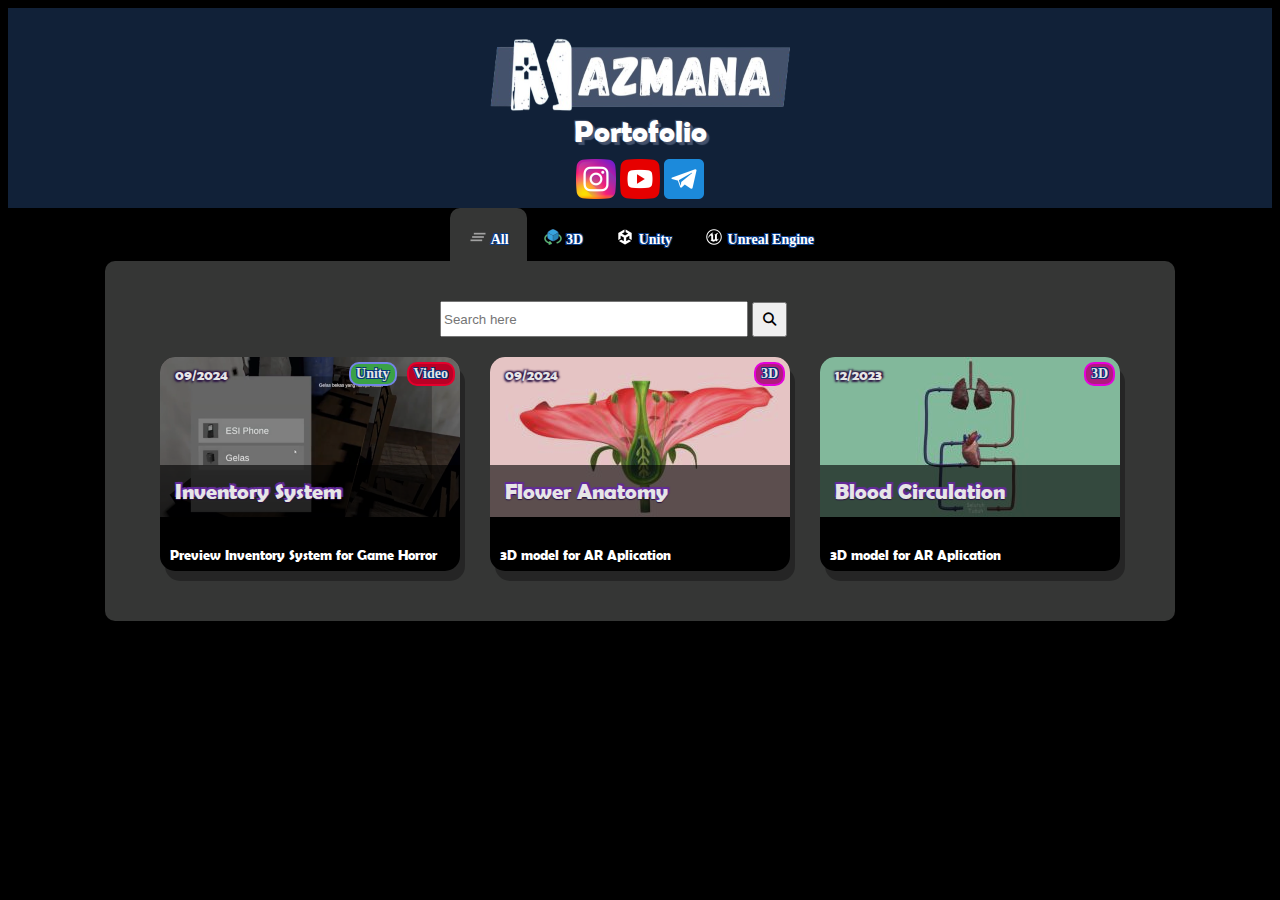
==== index.html @ adf4e465 "Update index.html" ====
<!doctype html>
<html lang="en">
    <head>
        <link rel="shortcut icon" href="Image/Mazmana.png" />
        <link rel="stylesheet" type="text/css" href="style.css" />
        <script type="text/javascript" src="Data.json"></script>
        <script type="text/javascript" src="Builder.js"></script>
        <link href="https://fonts.cdnfonts.com/css/berlin-sans-fb-demi" rel="stylesheet" />
        <link rel="stylesheet" href="https://cdnjs.cloudflare.com/ajax/libs/font-awesome/6.1.1/css/all.min.css" />
        <script src="https://ajax.googleapis.com/ajax/libs/jquery/3.7.1/jquery.min.js"></script>
        <meta charset="UTF-8" />
        <title>Mazmana</title>

        <script>
            $("#body").ready(function () {
                CheckData();

            });

            async function HandlePage() {
                showAllPostsDescending();
                ShowStartButton();
            }
        </script>

        <template id="test">
            <div class="unit_card" id="card">
                <a class="preview-image-holder" id="linkBackground">
                    <div class="date" id="postdate">Post Date</div>
                    <div class="ogdate" id="originaldate">OG Date</div>
                    <div class="typeOfPost" id="type"></div>
                    <div class="centeredbox">
                        <div class="centeredSmaller" id="title">Title of the post</div>
                    </div>
                </a>

                <div class="bottom-holder">
                    <div class="description" id="postdescription">Description of the Post</div>
                </div>
            </div>
        </template>
        
        <template id="videoTest">
            <iframe
                id="video"
                width="300"
                height="315"
                title=""
                allow="accelerometer; autoplay; encrypted-media; gyroscope; picture-in-picture"
                allowfullscreen></iframe>
        </template>
    </head>

    <body>
        <div class="header-img">
            <div class="hero-text">
                <img src="Image/Title.png" width="300px" style="padding-top: 20px" />
                <div class="header2">Portofolio</div>
                <a href="https://www.instagram.com/mazmanaa/"><instagram></instagram></a>
                <a href="https://www.youtube.com/@mazmanaa"><youtube></youtube></a>
                <a href="https://t.me/nammm01"><telegram></telegram></a>
            </div>
        </div>

        <div class="tab">
            <button class="tablinks" id="allbutton" onclick="showfilter(event);"><all></all> All</button>
            <button class="tablinks" id="s3d" onclick="showfilter(event,'s3d');"><s3d></s3d> 3D</button>
            <button class="tablinks" id="unity" onclick="showfilter(event,'unity');"><unity></unity> Unity</button>
            <button class="tablinks" id="unrealengine" onclick="showfilter(event,'unrealengine');"><unrealengine></unrealengine> Unreal Engine</button>
        </div>

        <div class="mainbody">
            <div id="modS" style="width: 400px; padding-top: 5px; margin: auto">
                <div style="margin-right: auto; margin-left: auto; width: 400px">
                    <input
                        type="text"
                        placeholder="Search here"
                        style="margin-right: auto; margin-left: auto; width: 300px; height: 30px;color: black"
                        id="searchInput" />
                    <button type="submit" style="width: 35px; height: 35px;" id="button"><i class="fa fa-search"></i></button>
                </div>
            </div>
            <div class="grid-container" id="output"></div>
        </div>

        <script>
            $(document).ready(function () {
                $("#button").click(function () {
                    searchData();
                });
            });

            $(function () {
                $("#searchInput").keyup(function (event) {
                    if (event.which === 13) {
                        searchData();
                    }
                });
            });
        </script>
    </body>
</html>
---- style.css ----
html {
    background-color: black;
    font-family: "round", serif;
}

@font-face {
    font-family: "round";
    src: url(BRLNSDB.TTF);
}

a {
    color: white;
    text-decoration: none;
}

a:hover {
    color: aqua;
    filter: brightness(150%);
}
.mainbody {
    background-color: #353635;
    color: white;
    width: 1000px;
    height: auto;

    display: table;
    margin-left: auto;
    margin-right: auto;
    padding: 35px;
    border-radius: 10px;
}
.post_card {
    background-color: black;
    color: white;
    position: relative;
    background-size: cover;
    min-height: 400px;
    width: 990px;
    height: auto;
    border-radius: 15px;
    text-decoration: none;
    padding: 10px;
    opacity: 0.9;
}

.postLink {
    height: 10px;

    text-align: center;
    text-shadow:
        rgb(33, 25, 15) -1px -1px 0px,
        rgb(33, 25, 15) 1px -1px 0px,
        rgb(33, 25, 15) -1px 1px 0px,
        rgb(33, 25, 15) 1px 1px 0px;
    color: white;
    font-size: 14px;
    font-weight: bold;
    line-height: 30px;
    font-family: "Franklin Gothic Medium", serif;
    background-color: #572585;
    border-radius: 2px;
    margin: 5px;
    padding: 11px;
}

.postLink:hover {
    color: aqua;
    filter: brightness(150%);
}

.dates {
    color: #966eff;
    margin: 5px;
}
.dates2 {
    color: #d46eff;
    margin: 5px;
}

.post_description {
    padding: 20px;
    padding-top: 5px;
}

.patreonDownloadLink {
    height: 10px;

    text-align: center;
    text-shadow:
        rgb(33, 25, 15) -1px -1px 0px,
        rgb(33, 25, 15) 1px -1px 0px,
        rgb(33, 25, 15) -1px 1px 0px,
        rgb(33, 25, 15) 1px 1px 0px;
    color: white;
    font-size: 14px;
    font-weight: bold;
    line-height: 30px;
    font-family: "Franklin Gothic Medium", serif;
    background-color: #e56d3c;
    border-radius: 2px;
    margin: 5px;
    padding: 5px;
}

.patreonDownloadLink:hover {
    filter: brightness(150%);
}

.postTags {
    height: 10px;

    text-align: center;
    text-shadow:
        rgb(7, 59, 136) -1px -1px 0px,
        rgb(7, 59, 136) 1px -1px 0px,
        rgb(7, 59, 136) -1px 1px 0px,
        rgb(7, 59, 136) 1px 1px 0px;
    color: white;
    font-size: 14px;
    font-weight: bold;
    line-height: 10px;
    font-family: "Franklin Gothic Medium", serif;
    background-color: black;
    border-radius: 10px;
    margin: 5px;
    padding: 5px;
}

.typefilter {
    height: 10px;
    float: right;
    text-align: center;
    text-shadow:
        rgb(7, 59, 136) -1px -1px 0px,
        rgb(7, 59, 136) 1px -1px 0px,
        rgb(7, 59, 136) -1px 1px 0px,
        rgb(7, 59, 136) 1px 1px 0px;
    color: white;
    font-size: 14px;
    font-weight: bold;
    line-height: 10px;
    font-family: "Franklin Gothic Medium", serif;
    background-color: black;
    border-radius: 10px;
    margin: 5px;
    padding: 5px;
}

.typeOfPost {
    position: absolute;
    top: 0%;
    right: 0%;
}

.collapsible {
    background-color: #777;
    color: white;
    cursor: pointer;
    padding: 18px;
    width: 100%;
    border: none;
    text-align: left;
    outline: none;
    font-size: 15px;
}

.grid-container {
    display: grid;
    max-width: 1000px;
    grid-template-columns: auto auto auto;
    gap: 20px;
    padding: 15px;
}

.active,
.collapsible:hover {
    background-color: #555;
}

.content {
    padding: 0 18px;
    display: none;
    overflow: hidden;
    background-color: #f1f1f1;
}

.header-img {
    background-image: url(Image/Mazmana_banner.png);
    width: 100%;

    height: 200px;
    background-size: cover;
}

.header2 {
    color: white;
    text-shadow:
        rgb(68, 82, 108) 3px 3px 1px,
        rgb(68, 82, 108) 1px 1px 1px,
        rgb(68, 82, 108) -1px -1px 1px;

    font-size: 30px;
    font-weight: bold;
    line-height: 1;
    font-family: round, sans-serif;
    padding-bottom: 10px;
}

.hero-text {
    text-align: center;

    width: 500px;
    position: relative;
    top: 10px;

    margin-left: auto;
    margin-right: auto;
}

.holder {
    text-align: center;
    top: 20%;
    left: 100%;
}

.filterButton {
    background-color: #3c422f;
    border: 2px solid #999c91;
}

.tab {
    overflow: hidden;
    margin-left: auto;
    margin-right: auto;
    justify-content: center;
    display: flex;
}

/* Create an active/current tablink class */
.tab button.active {
    background-color: #353635;
    border: 2px solid #353635;
    border-radius: 10px 10px 0px 0px;
}

.tab button {
    background-color: inherit;
    float: left;
    border: none;
    outline: none;
    cursor: pointer;
    border-radius: 10px;
    padding: 14px 16px;
    transition: 0.3s;
    text-shadow:
        rgb(7, 59, 136) -1px -1px 0px,
        rgb(7, 59, 136) 1px -1px 0px,
        rgb(7, 59, 136) -1px 1px 0px,
        rgb(7, 59, 136) 1px 1px 0px;
    color: white;
    font-size: 14px;
    font-weight: bold;
    line-height: 10px;
    font-family: "Franklin Gothic Medium", serif;
}

/* Change background color of buttons on hover */
.tab button:hover {
    background-color: #ddd;
}

.buttons {
    width: 500px;
    display: grid;

    grid-template-columns: auto auto auto auto auto;
    gap: 10px;
    padding: 15px;
    margin-left: auto;
    margin-right: auto;
}

.centeredSmaller {
    color: white;
    text-shadow:
        #6f2faa -1px -2px 0px,
        #6f2faa 2px -2px 1px,
        #30144a 0px 1px 1px;
    font-size: 22px;
    line-height: 1;
    height: auto;
    text-align: left;
    padding: 5px;
    margin: 10px;
}

.centered {
    color: white;
    text-shadow:
        #6f2faa -1px -2px 0px,
        #6f2faa 2px -2px 1px,
        #30144a 0px 1px 1px;
    font-size: 30px;
    line-height: 1;
    height: auto;
    text-align: left;
    padding: 5px;
    margin: 10px;
}

.bottom-holder {
    position: relative;

    width: 300px;
    text-decoration: none;
    max-height: 100px;
    border-radius: 15px;

    margin-top: 20px;
}

.number {
    position: absolute;
    top: 40%;
    left: 0%;
    transform: translate(-30%, -50%);
    padding-left: 85px;
    padding-top: 23px;
    padding-bottom: 5px;
    color: lightgray;
    text-shadow: 2px 2px #000;
    font-size: 18px;
    font-weight: bold;
    line-height: 1;
    font-family: "Domine", serif;
}

.date {
    position: relative;
    top: 5%;
    left: 5%;
    color: white;
    text-shadow:
        #30144a -1.5px -1.5px 2px,
        #30144a 1.5px -1.5px 2px,
        #30144a -1.5px 1.5px 2px;
    font-size: 14px;
    font-weight: bold;
    font-family: round, sans-serif;
    text-decoration: none;
}

.ogdate {
    position: absolute;
    top: 15%;
    left: 5%;
    color: darkgrey;
    text-shadow: rgb(0, 0, 0) 1px 2px 6px;
    font-size: 14px;
    font-weight: bold;
    font-family: round, sans-serif;
    text-decoration: none;
}

.description {
    text-align: left;
    width: 280px;

    color: white;
    text-shadow: rgb(0, 0, 0) 1px 1px;
    font-size: 14px;
    font-weight: 30;
    line-height: 1;
    font-family: round, sans-serif;
    margin: 10px;
}

.unit_card {
    position: relative;
    background-color: black;
    color: white;
    width: 300px;
    height: auto;
    display: grid;
    margin-top: 5px;
    margin-left: auto;
    margin-right: auto;
    box-shadow: 5px 10px rgba(0, 0, 0, 0.3);
    border-radius: 15px;
    transition: 0.3s;
}

/* Basic styling for the dropdown */
.dropdown {
    position: relative;
    display: inline-block;
}

.dropdown-btn {
    background-color: #3498db;
    color: white;
    padding: 10px;
    font-size: 16px;
    border: none;
    border-radius: 2px;
    cursor: pointer;
}

.dropdown-btn:hover {
    background-color: #2980b9;
}

.dropdown-content {
    position: relative;
    background-color: black;
    min-width: 160px;
    font-size: 14px;
    box-shadow: 0px 8px 16px 0px rgba(0, 0, 0, 0.2);
    z-index: 1;
}

.dropdown-content a {
    color: black;
    padding: 12px 16px;

    text-decoration: none;
    display: block;
}

.dropdown-content a:hover {
    background-color: #f1f1f1;
}

.centeredbox {
    position: absolute;
    bottom: 0px;
    left: 0px;
    width: inherit;
    height: auto;
    background: rgba(0, 0, 0, 0.6);
}

.preview-image-holder {
    background-color: aliceblue;
    color: white;
    position: relative;
    background-size: cover;

    display: flex;
    width: 300px;
    height: 160px;
    border-radius: 15px 15px 0px 0px;
    text-decoration: none;
    opacity: 0.9;
}

.post-image-holder {
    background-color: transparent;

    color: white;
    position: relative;

    display: flex;
    max-width: 450px;
    object-fit: contain;
    margin: 25px;
    margin-bottom: 10px;
    border-radius: 15px;
    text-decoration: none;
    opacity: 0.9;
}

.section {
    padding: 7px;
    padding-left: 20px;
    padding-right: 20px;
}

.sectionbackground {
    padding: 7px;
    padding-left: 20px;
    margin: 10px;
    padding-right: 20px;
    border-radius: 2px;
    background-color: #1c1c1c;
}

.preview-image-holder:hover {
    opacity: 1;
}

.SubDivHolder {
    display: flex;
    width: 990px;
    justify-content: space-between;
}

.SubDiv {
    max-width: 100%;
    justify-content: space-between;
}

.post-title-holder {
    width: 990px;
    display: flex;
    justify-content: space-between;
}

.patreon-link {
    position: absolute;
    bottom: 0%;
    height: 40px;
    color: white;
    padding-left: 20px;
    display: flex;
    width: inherit;
    padding-top: 10px;
    text-shadow:
        -1px -1px 0 #a63020,
        1px -1px 0 #a63020,
        -1px 1px 0 #a63020,
        2px 2px 5px #a63020,
        -2px -2px 5px #a63020,
        1px 1px 0 #a63020;
    text-align: left;
    font-size: 14px;
    font-weight: bold;
    text-decoration: none;
    line-height: 40px;
    font-family: round, serif;
}

.normal-link {
    position: absolute;
    bottom: 30%;
    height: 40px;
    color: white;
    padding-left: 20px;
    display: flex;
    width: inherit;
    padding-top: 10px;
    text-shadow:
        -1px -1px 0 #a63020,
        1px -1px 0 #a63020,
        -1px 1px 0 #a63020,
        2px 2px 5px #a63020,
        -2px -2px 5px #a63020,
        1px 1px 0 #a63020;
    text-align: left;
    font-size: 14px;
    font-weight: bold;
    text-decoration: none;
    line-height: 40px;
    font-family: round, serif;
}

.headertext {
    border-radius: 15px;
    height: 40px;
    color: white;
    text-shadow: 1px 1px #000;
    background-color: #30144a;
    font-size: 1em;
    padding-top: 23px;
    text-align: center;
    font-weight: bold;
    line-height: 1;
    font-family: "Domine", serif;
    background-image: linear-gradient(to bottom right, #52326f, #492d63);
}

.patreon-link:hover {
    color: orange;
}

.normal-link:hover {
    color: orange;
}

instagram {
    max-height: 40px;
    top: 3px;
    content: url(Image/instagram.png);
    position: relative;
}

youtube {
    max-height: 40px;
    top: 3px;
    content: url(Image/youtube.png);
    position: relative;
}

telegram {
    max-height: 40px;
    top: 3px;
    content: url(Image/telegram.png);
    position: relative;
}

all {
    max-height: 20px;
    top: 3px;
    content: url(Image/all.png);
    position: relative;
}

s3d {
    max-height: 20px;
    top: 3px;
    content: url(Image/3dmodel.png);
    position: relative;
}

unity {
    max-height: 20px;
    top: 3px;
    content: url(Image/unity.png);
    position: relative;
}

unrealengine {
    max-height: 20px;
    top: 3px;
    content: url(Image/unrealengine.png);
    position: relative;
}

videoI {
    max-height: 20px;
    top: 3px;
    content: url(/tutorials/Images/video.png);
    position: relative;
}


/* Unity {
    max-height: 60px;
    top: 8px;
    content: url(/tutorials/Images/UnityIcon.png);
    position: relative;
} */

MayaLT {
    max-height: 50px;
    top: 3px;
    content: url(/tutorials/Images/mayaltIcon.png);
    position: relative;
}

/* Blender {
    max-height: 50px;
    top: 3px;
    content: url(/tutorials/Images/blenderIcon.png);
    position: relative;
} */

Photoshop {
    max-height: 50px;
    top: 3px;
    content: url(/tutorials/Images/photoshopIcon.png);
    position: relative;
}



kofi {
    max-height: 40px;
    top: 3px;
    content: url(/tutorials/Images/kofiIcon.png);
    position: relative;
}



calendar {
    max-height: 20px;
    top: 3px;
    content: url(Image/calendar.png);
    position: relative;
}

tag {
    max-height: 20px;
    top: 3px;
    content: url(Image/tag.png);
    position: relative;
}

linkIcon {
    max-height: 20px;
    top: 3px;
    content: url(Image/link.png);
    position: relative;
}



builtin {
    max-height: 20px;
    top: 3px;
    content: url(/tutorials/Images/builtin.png);
    position: relative;
}
urp {
    max-height: 20px;
    top: 3px;
    content: url(/tutorials/Images/urp.png);
    position: relative;
}

shadergraph {
    max-height: 20px;
    top: 3px;
    content: url(/tutorials/Images/shadergraph.png);
    position: relative;
}
/* i3d {
    max-height: 20px;
    top: 3px;
    content: url(/tutorials/Images/3d.png);
    position: relative;
} */

texture {
    max-height: 20px;
    top: 3px;
    content: url(/tutorials/Images/texture.png);
    position: relative;
}
assetpack {
    max-height: 20px;
    top: 3px;
    content: url(/tutorials/Images/assetpack.png);
    position: relative;
}


gameplay {
    max-height: 20px;
    top: 3px;
    content: url(/tutorials/Images/gameplay.png);
    position: relative;
}
design {
    max-height: 20px;
    top: 3px;
    content: url(/tutorials/Images/design.png);
    position: relative;
}
other {
    max-height: 20px;
    top: 3px;
    content: url(/tutorials/Images/other.png);
    position: relative;
}

.LinkButton {
    border-radius: 15px;
    height: 20px;
    float: left;
    margin: 10px;
    padding: 10px;
    padding-top: 20px;
    text-shadow: 1px 1px #000;
    color: aliceblue;
    font-size: 1em;
    font-weight: bold;
    line-height: 1;
    font-family: "Domine", serif;
    background-color: black;
}

.LinkButton:hover {
    color: antiquewhite;
}

#myBtn:hover {
    background-color: #555;
    /* Add a dark-grey background on hover */
}
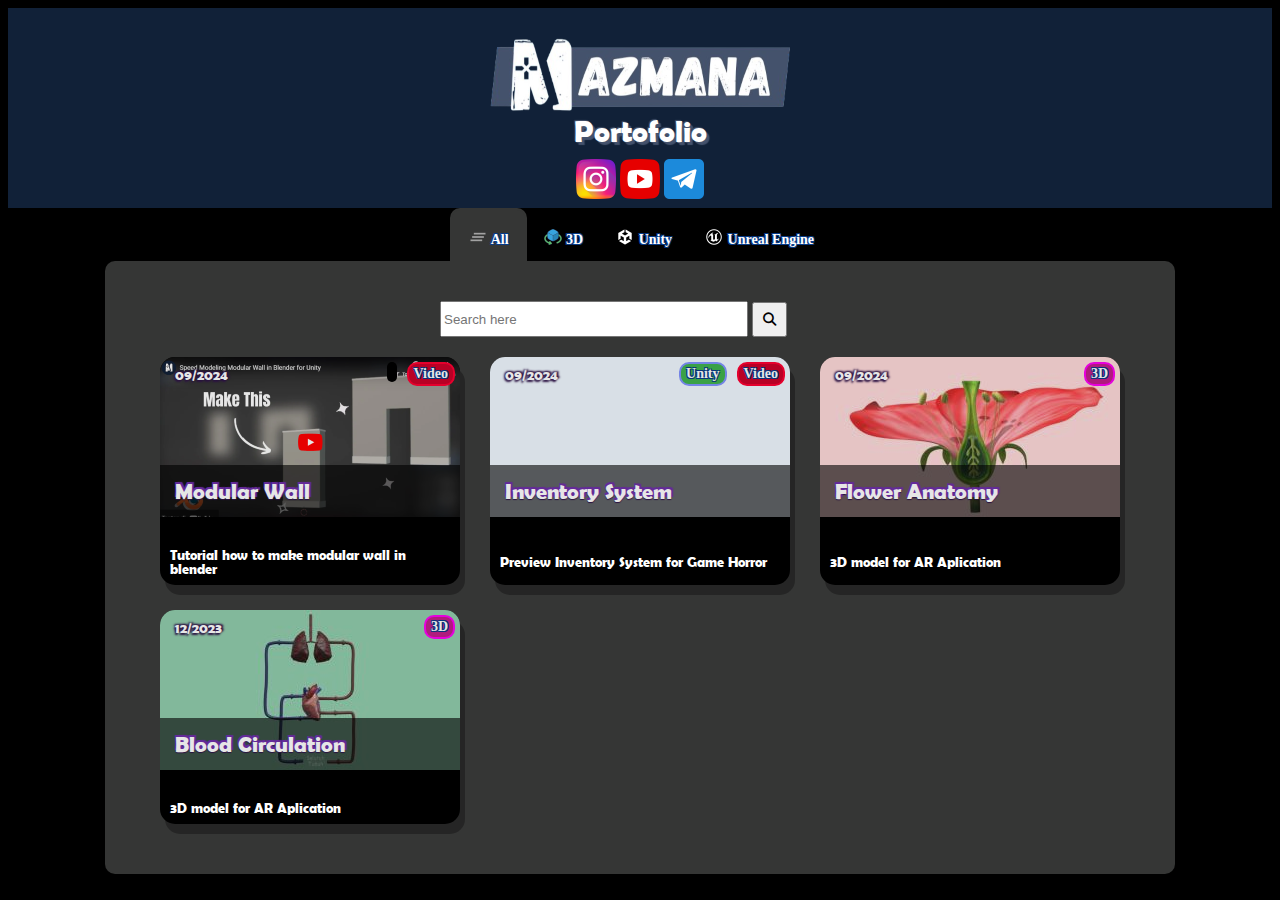
==== commit bb640cc7: "update 1" ====
--- a/index.html
+++ b/index.html
@@ -8,6 +8,10 @@
         <link href="https://fonts.cdnfonts.com/css/berlin-sans-fb-demi" rel="stylesheet" />
         <link rel="stylesheet" href="https://cdnjs.cloudflare.com/ajax/libs/font-awesome/6.1.1/css/all.min.css" />
         <script src="https://ajax.googleapis.com/ajax/libs/jquery/3.7.1/jquery.min.js"></script>
+        <meta http-equiv="Cache-Control" content="no-cache, no-store, must-revalidate">
+        <meta http-equiv="Pragma" content="no-cache">
+        <meta http-equiv="Expires" content="0">
+
         <meta charset="UTF-8" />
         <title>Mazmana</title>
 
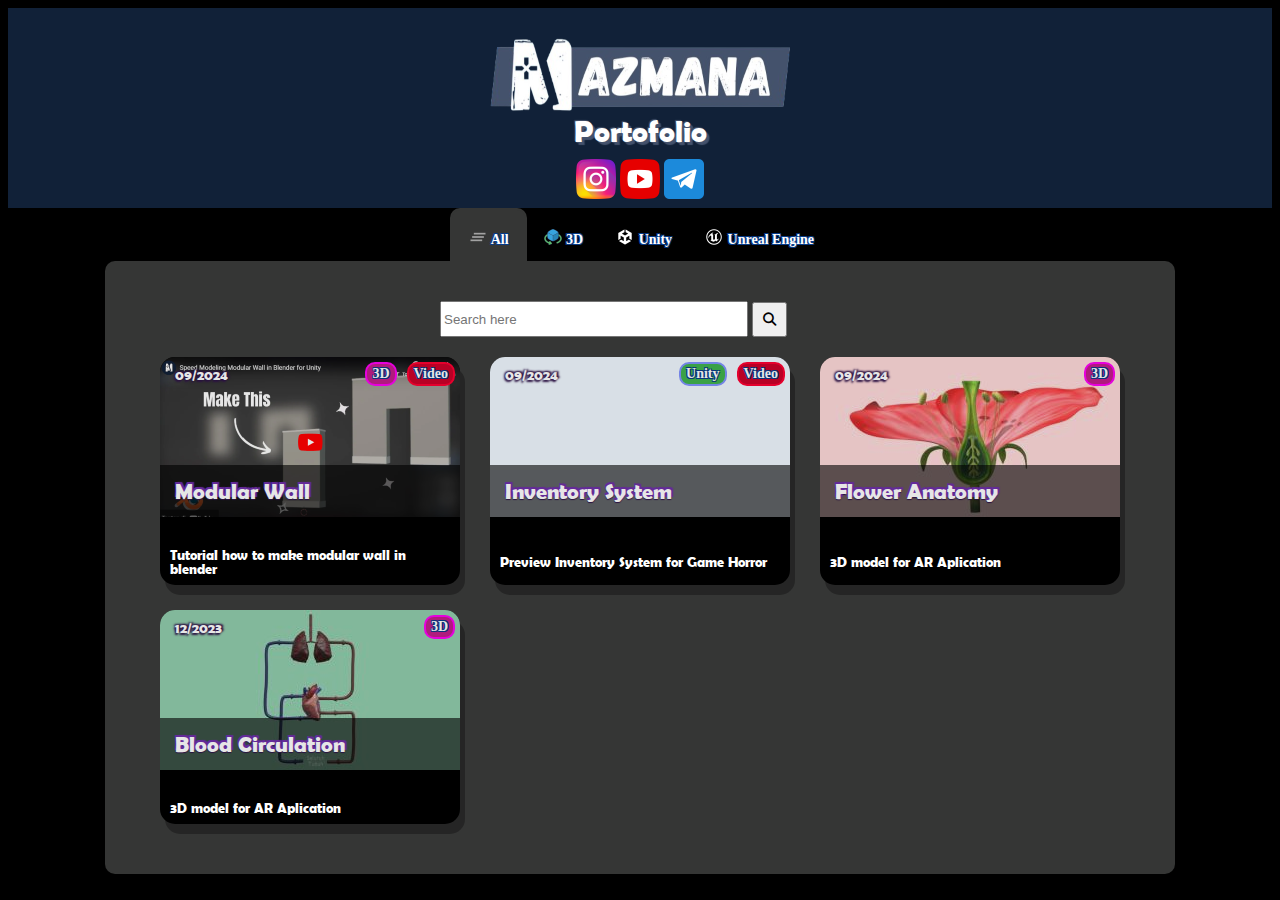
==== commit 24785d4e: "Update index.html" ====
--- a/index.html
+++ b/index.html
@@ -8,10 +8,6 @@
         <link href="https://fonts.cdnfonts.com/css/berlin-sans-fb-demi" rel="stylesheet" />
         <link rel="stylesheet" href="https://cdnjs.cloudflare.com/ajax/libs/font-awesome/6.1.1/css/all.min.css" />
         <script src="https://ajax.googleapis.com/ajax/libs/jquery/3.7.1/jquery.min.js"></script>
-        <meta http-equiv="Cache-Control" content="no-cache, no-store, must-revalidate">
-        <meta http-equiv="Pragma" content="no-cache">
-        <meta http-equiv="Expires" content="0">
-
         <meta charset="UTF-8" />
         <title>Mazmana</title>
 
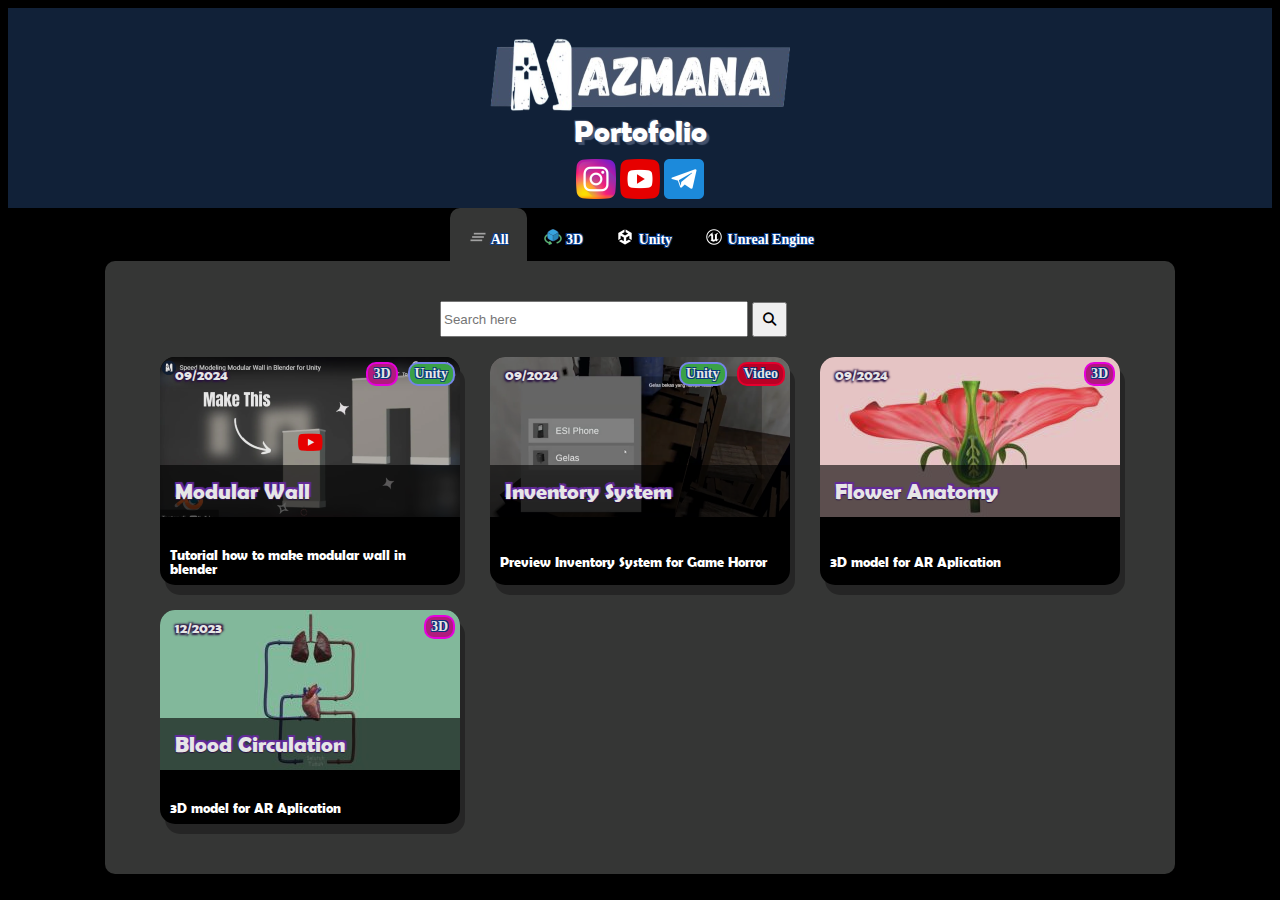
==== commit 7cd1b6ac: "Update index.html" ====
--- a/index.html
+++ b/index.html
@@ -3,7 +3,7 @@
     <head>
         <link rel="shortcut icon" href="Image/Mazmana.png" />
         <link rel="stylesheet" type="text/css" href="style.css" />
-        <script type="text/javascript" src="Data.json"></script>
+        <script type="text/javascript" src="Data.json?v=1.0"></script>
         <script type="text/javascript" src="Builder.js"></script>
         <link href="https://fonts.cdnfonts.com/css/berlin-sans-fb-demi" rel="stylesheet" />
         <link rel="stylesheet" href="https://cdnjs.cloudflare.com/ajax/libs/font-awesome/6.1.1/css/all.min.css" />
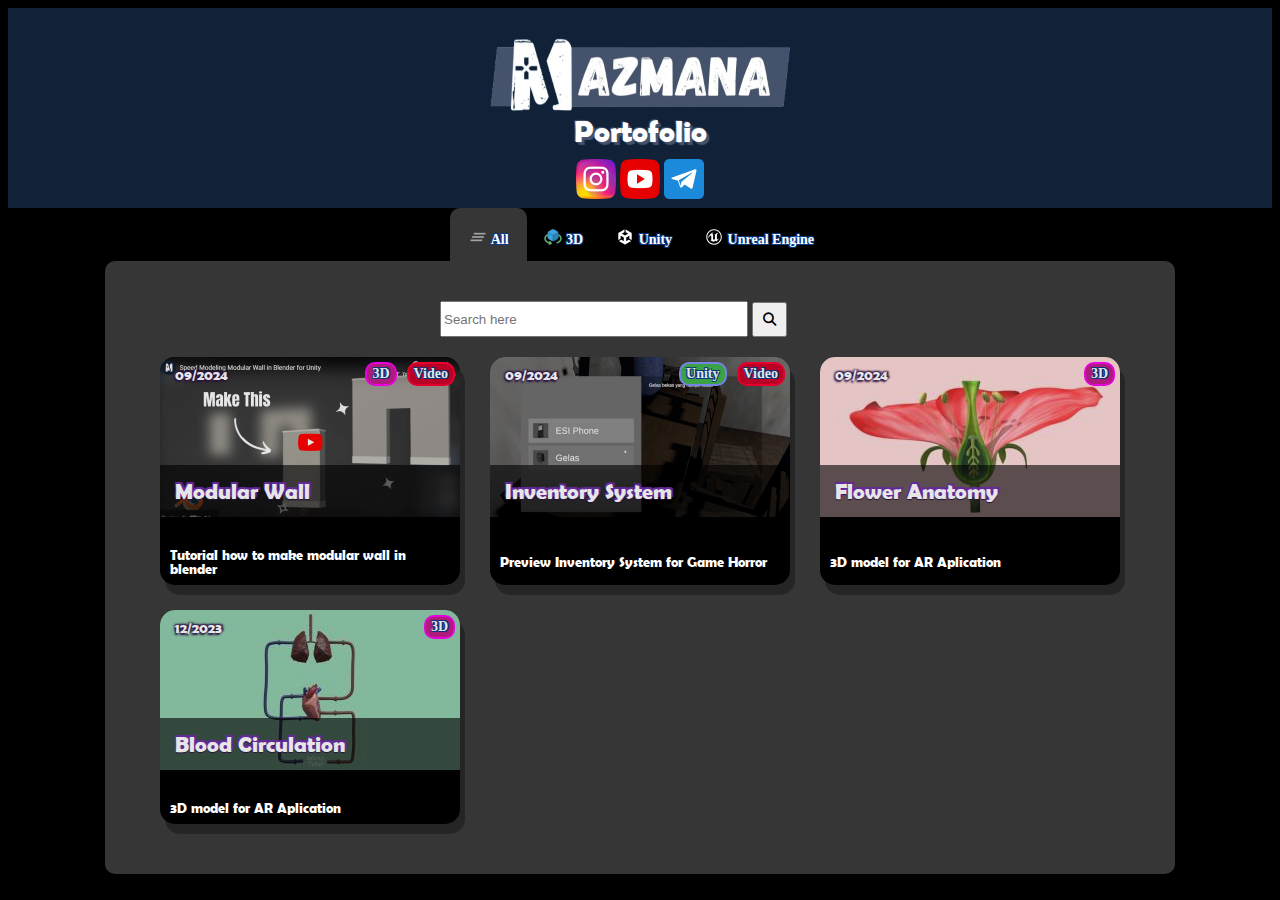
==== commit 7dbf62f3: "update 1.02" ====
--- a/index.html
+++ b/index.html
@@ -3,7 +3,7 @@
     <head>
         <link rel="shortcut icon" href="Image/Mazmana.png" />
         <link rel="stylesheet" type="text/css" href="style.css" />
-        <script type="text/javascript" src="Data.json?v=1.0"></script>
+        <script type="text/javascript" src="Data.json?v=1.02"></script>
         <script type="text/javascript" src="Builder.js"></script>
         <link href="https://fonts.cdnfonts.com/css/berlin-sans-fb-demi" rel="stylesheet" />
         <link rel="stylesheet" href="https://cdnjs.cloudflare.com/ajax/libs/font-awesome/6.1.1/css/all.min.css" />
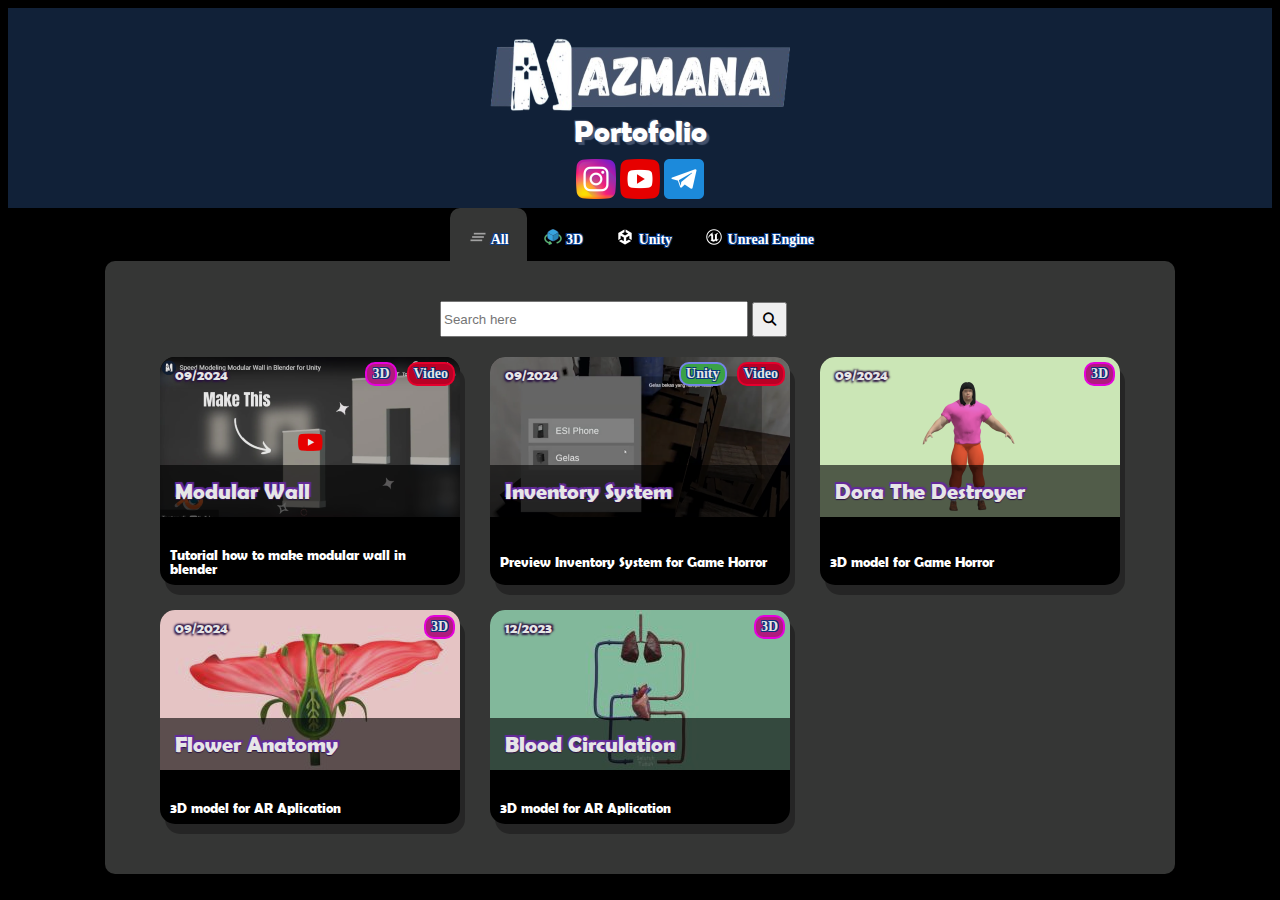
==== commit 3d4948c9: "update 1.03" ====
--- a/index.html
+++ b/index.html
@@ -3,7 +3,7 @@
     <head>
         <link rel="shortcut icon" href="Image/Mazmana.png" />
         <link rel="stylesheet" type="text/css" href="style.css" />
-        <script type="text/javascript" src="Data.json?v=1.02"></script>
+        <script type="text/javascript" src="Data.json"></script>
         <script type="text/javascript" src="Builder.js"></script>
         <link href="https://fonts.cdnfonts.com/css/berlin-sans-fb-demi" rel="stylesheet" />
         <link rel="stylesheet" href="https://cdnjs.cloudflare.com/ajax/libs/font-awesome/6.1.1/css/all.min.css" />
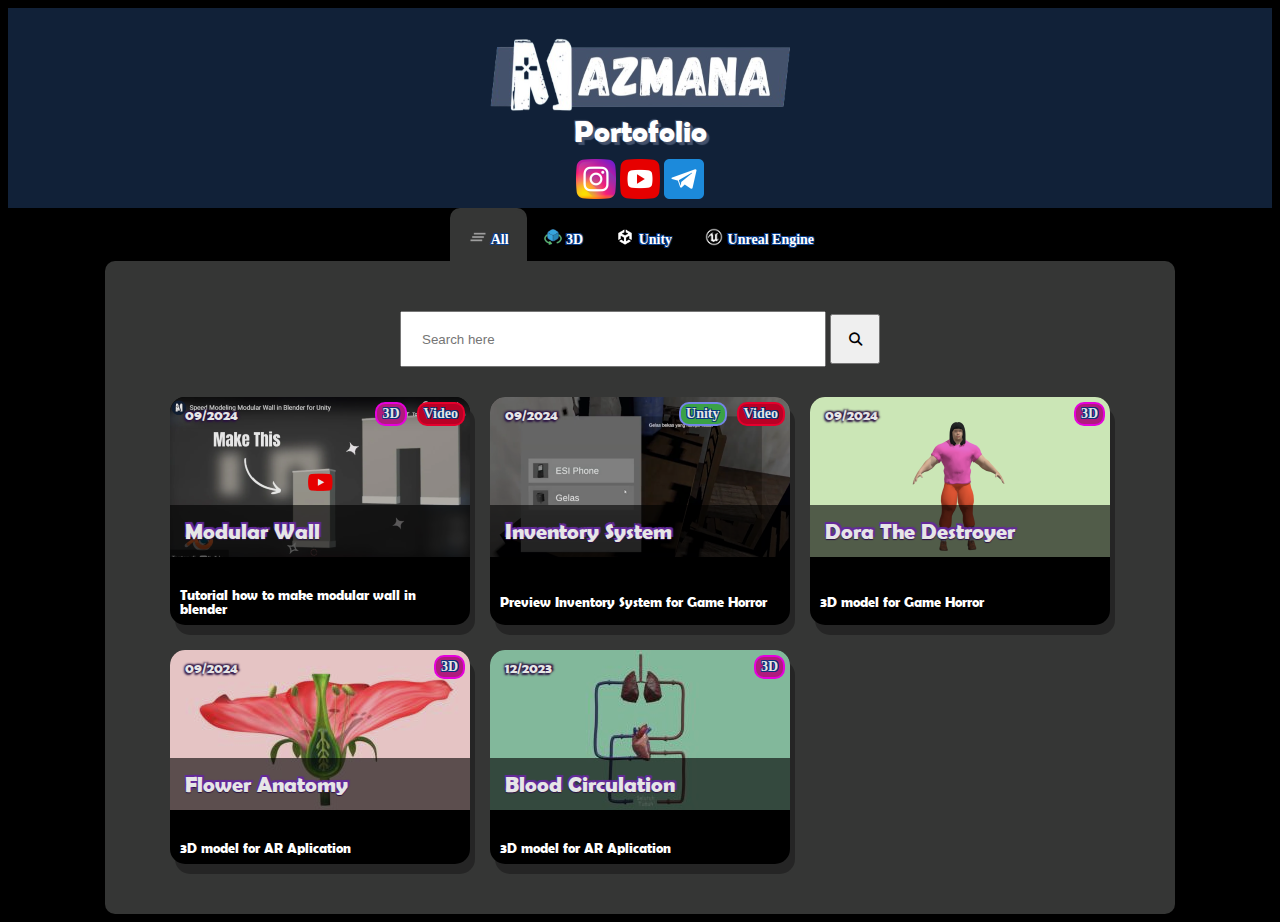
==== commit ea1dd505: "update layout 0.1" ====
--- a/index.html
+++ b/index.html
@@ -23,6 +23,18 @@
             }
         </script>
 
+        <script async src="https://www.googletagmanager.com/gtag/js?id=UA-70751511-2"></script>
+        <script>
+            window.dataLayer = window.dataLayer || [];
+
+            function gtag() {
+                dataLayer.push(arguments);
+            }
+            gtag("js", new Date());
+
+            gtag("config", "UA-70751511-2");
+        </script>
+
         <template id="test">
             <div class="unit_card" id="card">
                 <a class="preview-image-holder" id="linkBackground">
@@ -38,16 +50,6 @@
                     <div class="description" id="postdescription">Description of the Post</div>
                 </div>
             </div>
-        </template>
-        
-        <template id="videoTest">
-            <iframe
-                id="video"
-                width="300"
-                height="315"
-                title=""
-                allow="accelerometer; autoplay; encrypted-media; gyroscope; picture-in-picture"
-                allowfullscreen></iframe>
         </template>
     </head>
 
@@ -70,14 +72,14 @@
         </div>
 
         <div class="mainbody">
-            <div id="modS" style="width: 400px; padding-top: 5px; margin: auto">
-                <div style="margin-right: auto; margin-left: auto; width: 400px">
+            <div id="modS" style="width: 500px; padding-top: 5px; margin: auto;">
+                <div style="margin-right: auto; margin-left: auto; width: 500px; margin: 10px;">
                     <input
                         type="text"
                         placeholder="Search here"
-                        style="margin-right: auto; margin-left: auto; width: 300px; height: 30px;color: black"
+                        style="margin-right: auto; margin-left: auto; width: 400px; height: 50px;color: black; padding-left: 20px;"
                         id="searchInput" />
-                    <button type="submit" style="width: 35px; height: 35px;" id="button"><i class="fa fa-search"></i></button>
+                    <button type="submit" style="width: 50px; height: 50px;" id="button"><i class="fa fa-search"></i></button>
                 </div>
             </div>
             <div class="grid-container" id="output"></div>
--- a/style.css
+++ b/style.css
@@ -29,6 +29,7 @@
     padding: 35px;
     border-radius: 10px;
 }
+
 .post_card {
     background-color: black;
     color: white;
@@ -165,6 +166,7 @@
 }
 
 .grid-container {
+    justify-content: center;
     display: grid;
     max-width: 1000px;
     grid-template-columns: auto auto auto;
@@ -454,26 +456,19 @@
     opacity: 0.9;
 }
 
-.post-image-holder {
-    background-color: transparent;
-
-    color: white;
-    position: relative;
-
-    display: flex;
-    max-width: 450px;
-    object-fit: contain;
-    margin: 25px;
-    margin-bottom: 10px;
-    border-radius: 15px;
-    text-decoration: none;
-    opacity: 0.9;
-}
-
 .section {
     padding: 7px;
     padding-left: 20px;
     padding-right: 20px;
+}
+
+.sectionNote {
+    padding: 7px;
+    padding-left: 20px;
+    padding-right: 20px;
+    position: absolute; 
+    bottom: 5px; 
+    max-width: 450px
 }
 
 .sectionbackground {
@@ -633,46 +628,6 @@
     position: relative;
 }
 
-
-/* Unity {
-    max-height: 60px;
-    top: 8px;
-    content: url(/tutorials/Images/UnityIcon.png);
-    position: relative;
-} */
-
-MayaLT {
-    max-height: 50px;
-    top: 3px;
-    content: url(/tutorials/Images/mayaltIcon.png);
-    position: relative;
-}
-
-/* Blender {
-    max-height: 50px;
-    top: 3px;
-    content: url(/tutorials/Images/blenderIcon.png);
-    position: relative;
-} */
-
-Photoshop {
-    max-height: 50px;
-    top: 3px;
-    content: url(/tutorials/Images/photoshopIcon.png);
-    position: relative;
-}
-
-
-
-kofi {
-    max-height: 40px;
-    top: 3px;
-    content: url(/tutorials/Images/kofiIcon.png);
-    position: relative;
-}
-
-
-
 calendar {
     max-height: 20px;
     top: 3px;
@@ -691,67 +646,6 @@
     max-height: 20px;
     top: 3px;
     content: url(Image/link.png);
-    position: relative;
-}
-
-
-
-builtin {
-    max-height: 20px;
-    top: 3px;
-    content: url(/tutorials/Images/builtin.png);
-    position: relative;
-}
-urp {
-    max-height: 20px;
-    top: 3px;
-    content: url(/tutorials/Images/urp.png);
-    position: relative;
-}
-
-shadergraph {
-    max-height: 20px;
-    top: 3px;
-    content: url(/tutorials/Images/shadergraph.png);
-    position: relative;
-}
-/* i3d {
-    max-height: 20px;
-    top: 3px;
-    content: url(/tutorials/Images/3d.png);
-    position: relative;
-} */
-
-texture {
-    max-height: 20px;
-    top: 3px;
-    content: url(/tutorials/Images/texture.png);
-    position: relative;
-}
-assetpack {
-    max-height: 20px;
-    top: 3px;
-    content: url(/tutorials/Images/assetpack.png);
-    position: relative;
-}
-
-
-gameplay {
-    max-height: 20px;
-    top: 3px;
-    content: url(/tutorials/Images/gameplay.png);
-    position: relative;
-}
-design {
-    max-height: 20px;
-    top: 3px;
-    content: url(/tutorials/Images/design.png);
-    position: relative;
-}
-other {
-    max-height: 20px;
-    top: 3px;
-    content: url(/tutorials/Images/other.png);
     position: relative;
 }
 
@@ -779,3 +673,236 @@
     background-color: #555;
     /* Add a dark-grey background on hover */
 }
+
+
+.mainbody-post {
+    background-color: #353635;
+    color: white;
+    width: 1000px;
+    height: auto;
+
+    display: table;
+    margin-left: auto;
+    margin-right: auto;
+    padding: 35px;
+    border-radius: 10px;
+}
+
+.grid-container-post {
+    display: grid;
+    max-width: 1000px;
+    grid-template-columns: auto auto auto;
+    gap: 20px;
+    padding: 15px;
+}
+
+@media only screen and (max-width: 2560px){
+    .mainbody {
+        background-color: #353635;
+        color: white;
+        width: 1600px;
+        height: auto;
+    
+        display: table;
+        margin-left: auto;
+        margin-right: auto;
+        padding: 35px;
+        border-radius: 10px;
+    }
+    .grid-container {
+        display: grid;
+        max-width: 1600px;
+        grid-template-columns: auto auto auto auto auto;
+        gap: 20px;
+        padding: 15px;
+    }
+}
+
+@media only screen and (max-width: 1700px){
+    .mainbody {
+        background-color: #353635;
+        color: white;
+        width: 1300px;
+        height: auto;
+    
+        display: table;
+        margin-left: auto;
+        margin-right: auto;
+        padding: 35px;
+        border-radius: 10px;
+    }
+    .grid-container {
+        display: grid;
+        max-width: 1300px;
+        grid-template-columns: auto auto auto auto;
+        gap: 20px;
+        padding: 15px;
+    }
+}
+
+@media only screen and (max-width: 1400px){
+    .mainbody {
+        background-color: #353635;
+        color: white;
+        width: 1000px;
+        height: auto;
+    
+        display: table;
+        margin-left: auto;
+        margin-right: auto;
+        padding: 35px;
+        border-radius: 10px;
+    }
+    .grid-container {
+        display: grid;
+        max-width: 1000px;
+        grid-template-columns: auto auto auto;
+        gap: 20px;
+        padding: 15px;
+    }
+}
+
+@media only screen and (max-width: 1100px){
+    .mainbody {
+        background-color: #353635;
+        color: white;
+        width: 800px;
+        height: auto;
+    
+        display: table;
+        margin-left: auto;
+        margin-right: auto;
+        padding: 35px;
+        border-radius: 10px;
+    }
+    .grid-container {
+        display: grid;
+        max-width: 800px;
+        grid-template-columns: auto auto;
+        gap: 20px;
+        padding: 15px;
+    }
+
+    .mainbody-post {
+        background-color: #353635;
+        color: white;
+        width: 850px;
+        height: auto;
+    
+        display: table;
+        margin-left: auto;
+        margin-right: auto;
+        padding: 35px;
+        border-radius: 10px;
+    }
+    
+    .grid-container-post {
+        display: grid;
+        max-width: 850px;
+        grid-template-columns: auto auto;
+        gap: 20px;
+        padding: 15px;
+    }
+
+    .post-title-holder {
+        width: 850px;
+        display: flex;
+        justify-content: space-between;
+    }
+
+    .SubDivHolder {
+        display: flex;
+        width: 850px;
+        justify-content: space-between;
+    }
+
+    .post_card {
+        background-color: black;
+        color: white;
+        position: relative;
+        background-size: cover;
+        min-height: 400px;
+        width: 850px;
+        height: auto;
+        border-radius: 15px;
+        text-decoration: none;
+        padding: 10px;
+        opacity: 0.9;
+    }
+
+    .sectionNote {
+        padding: 7px;
+        padding-left: 20px;
+        padding-right: 20px;
+        position: absolute; 
+        bottom: 5px; 
+        max-width: 270px
+    }
+
+    .tab button {
+        font-size: 25px;
+    }
+}
+
+@media only screen and (max-width: 430px){
+    .unit_card {
+        position: relative;
+        background-color: black;
+        color: white;
+        width: 400px;
+        height: auto;
+        display: grid;
+        margin-top: 5px;
+        margin-left: auto;
+        margin-right: auto;
+        box-shadow: 5px 10px rgba(0, 0, 0, 0.3);
+        border-radius: 15px;
+        transition: 0.3s;
+    }
+
+    .preview-image-holder {
+        background-color: aliceblue;
+        color: white;
+        position: relative;
+        background-size: cover;
+    
+        display: flex;
+        width: 400px;
+        height: 215px;
+        border-radius: 15px 15px 0px 0px;
+        text-decoration: none;
+        opacity: 0.9;
+    }
+
+    all {
+        max-height: 40px;
+        top: 3px;
+        content: url(Image/all.png);
+        position: relative;
+    }
+    
+    s3d {
+        max-height: 40px;
+        top: 3px;
+        content: url(Image/3dmodel.png);
+        position: relative;
+    }
+    
+    unity {
+        max-height: 40px;
+        top: 3px;
+        content: url(Image/unity.png);
+        position: relative;
+    }
+    
+    unrealengine {
+        max-height: 40px;
+        top: 3px;
+        content: url(Image/unrealengine.png);
+        position: relative;
+    }
+
+    .tab button {
+        font-size: 40px;
+    }
+}